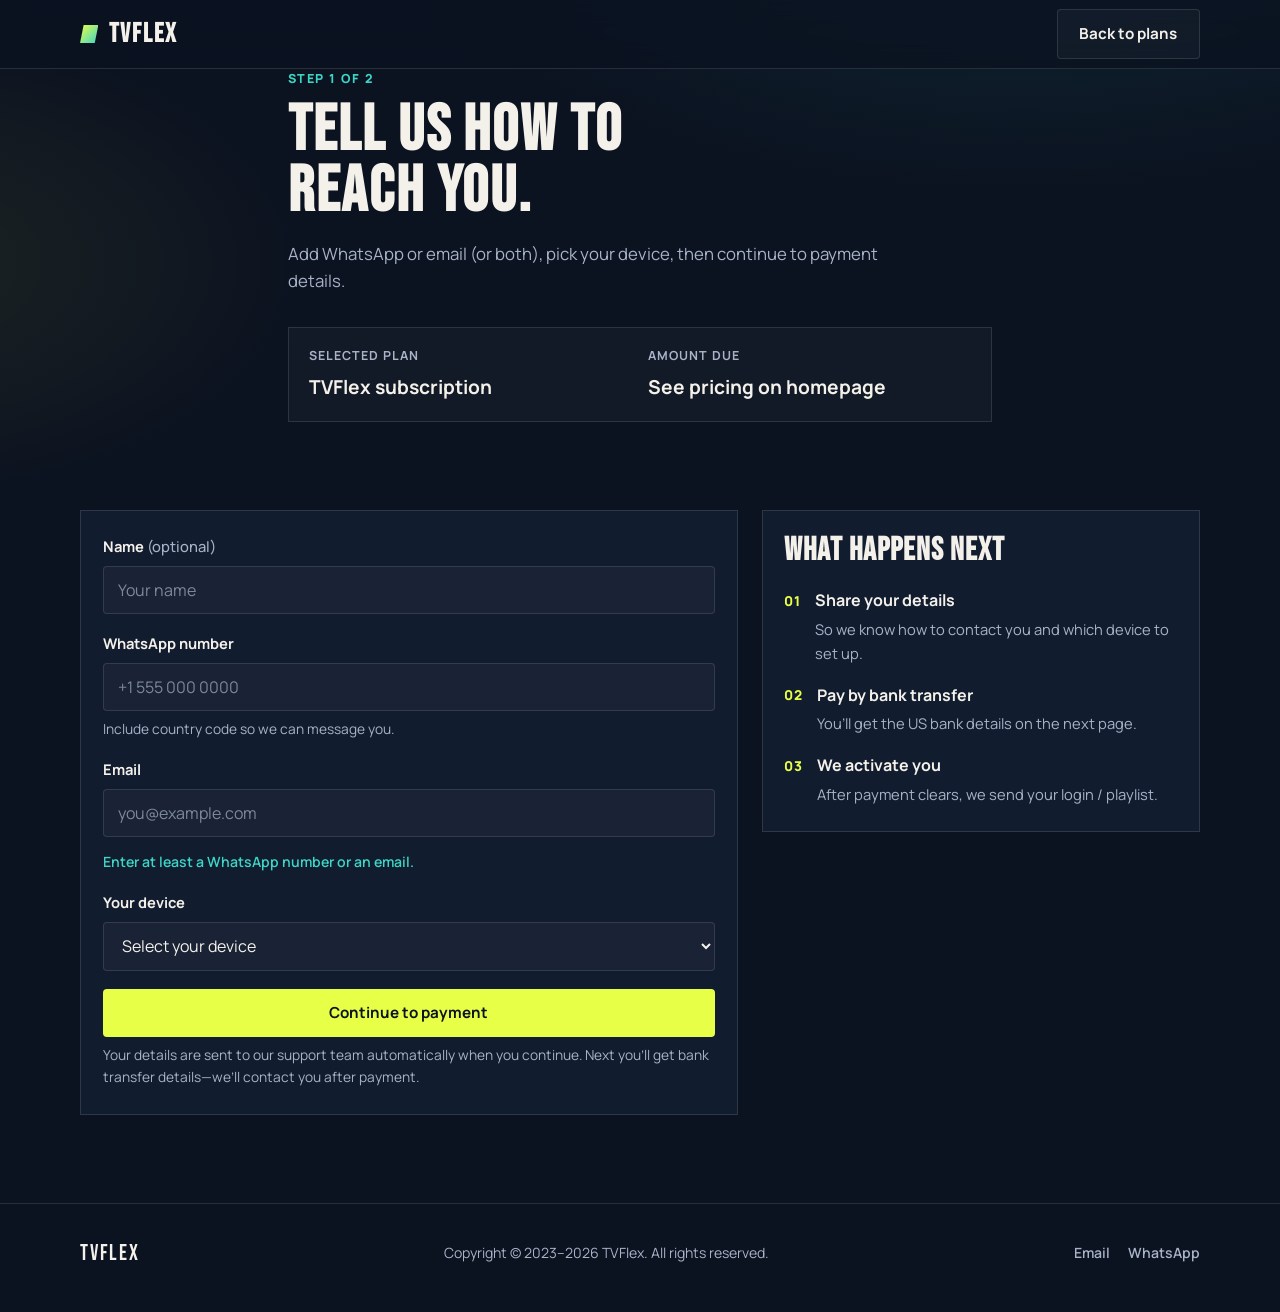
==== order.html @ 68b86347 "Add files via upload" ====
<!DOCTYPE html>
<html lang="en">
<head>
  <meta charset="UTF-8" />
  <meta name="viewport" content="width=device-width, initial-scale=1" />
  <title>Complete your order – TVFlex</title>
  <meta name="description" content="Enter your contact details and device so TVFlex can activate your subscription after payment." />
  <meta name="robots" content="noindex" />
  <link rel="preconnect" href="https://fonts.googleapis.com" />
  <link rel="preconnect" href="https://fonts.gstatic.com" crossorigin />
  <link href="https://fonts.googleapis.com/css2?family=Bebas+Neue&family=Manrope:wght@400;500;600;700;800&display=swap" rel="stylesheet" />
  <link rel="stylesheet" href="styles.css" />
</head>
<body class="order-page">
  <a class="skip-link" href="#order-form">Skip to order form</a>

  <header class="site-header">
    <div class="shell header-inner">
      <a class="logo" href="index.html" aria-label="TVFlex home">
        <span class="logo-mark" aria-hidden="true"></span>
        <span class="logo-text">TVFlex</span>
      </a>
      <a class="btn btn-ghost header-cta" href="index.html#pricing" style="display:inline-flex;margin-left:auto">Back to plans</a>
    </div>
  </header>

  <main>
    <section class="thanks-hero">
      <div class="shell thanks-hero-inner">
        <p class="thanks-kicker">Step 1 of 2</p>
        <h1>Tell us how to reach you.</h1>
        <p class="thanks-lede">
          Add WhatsApp or email (or both), pick your device, then continue to payment details.
        </p>
        <div class="order-summary" aria-live="polite">
          <div>
            <span class="order-label">Selected plan</span>
            <strong id="order-plan">TVFlex subscription</strong>
          </div>
          <div>
            <span class="order-label">Amount due</span>
            <strong id="order-price">See pricing</strong>
          </div>
        </div>
      </div>
    </section>

    <section class="section">
      <div class="shell order-layout">
        <form class="order-form" id="order-form" novalidate>
          <div class="form-group">
            <label for="customer-name">Name <span class="optional">(optional)</span></label>
            <input id="customer-name" name="name" type="text" autocomplete="name" placeholder="Your name" />
          </div>

          <div class="form-group">
            <label for="customer-whatsapp">WhatsApp number</label>
            <input
              id="customer-whatsapp"
              name="whatsapp"
              type="tel"
              autocomplete="tel"
              inputmode="tel"
              placeholder="+1 555 000 0000"
            />
            <p class="field-hint">Include country code so we can message you.</p>
          </div>

          <div class="form-group">
            <label for="customer-email">Email</label>
            <input
              id="customer-email"
              name="email"
              type="email"
              autocomplete="email"
              placeholder="you@example.com"
            />
          </div>

          <p class="form-requirement" id="contact-requirement" role="status">
            Enter at least a WhatsApp number or an email.
          </p>

          <div class="form-group">
            <label for="customer-device">Your device</label>
            <select id="customer-device" name="device" required>
              <option value="" disabled selected>Select your device</option>
              <option value="Smart TV">Smart TV</option>
              <option value="Android phone / box">Android phone / box</option>
              <option value="Amazon Fire Stick">Amazon Fire Stick</option>
              <option value="Apple TV / iOS">Apple TV / iOS</option>
              <option value="MAG box">MAG box</option>
              <option value="Kodi">Kodi</option>
              <option value="Windows / PC">Windows / PC</option>
              <option value="Other">Other</option>
            </select>
          </div>

          <div class="form-group" id="device-other-group" hidden>
            <label for="device-other">Describe your device</label>
            <input id="device-other" name="device_other" type="text" placeholder="e.g. Samsung Tizen TV" />
          </div>

          <p class="form-error" id="form-error" hidden></p>

          <button class="btn btn-primary order-submit" type="submit" id="order-submit">
            Continue to payment
          </button>
          <p class="form-footnote">
            Your details are sent to our support team automatically when you continue. Next you’ll get bank transfer details—we’ll contact you after payment.
          </p>
        </form>

        <aside class="order-aside">
          <div class="steps-panel">
            <h2>What happens next</h2>
            <ol class="thanks-steps">
              <li>
                <span>01</span>
                <div>
                  <strong>Share your details</strong>
                  <p>So we know how to contact you and which device to set up.</p>
                </div>
              </li>
              <li>
                <span>02</span>
                <div>
                  <strong>Pay by bank transfer</strong>
                  <p>You’ll get the US bank details on the next page.</p>
                </div>
              </li>
              <li>
                <span>03</span>
                <div>
                  <strong>We activate you</strong>
                  <p>After payment clears, we send your login / playlist.</p>
                </div>
              </li>
            </ol>
          </div>
        </aside>
      </div>
    </section>
  </main>

  <footer class="site-footer">
    <div class="shell footer-inner">
      <p class="footer-brand">TVFlex</p>
      <p class="footer-copy">Copyright © 2023–2026 TVFlex. All rights reserved.</p>
      <nav class="footer-nav" aria-label="Support">
        <a href="mailto:m3808206@gmail.com">Email</a>
        <a href="https://wa.me/+212629917205?text=Hi%20I%20would%20like%20to%20get%20this%20offer">WhatsApp</a>
      </nav>
    </div>
  </footer>

  <script src="script.js"></script>
</body>
</html>
---- styles.css ----
:root {
  --bg: #0b1220;
  --bg-elevated: #121c2f;
  --bg-soft: #152238;
  --ink: #f4f1ea;
  --ink-muted: #a8b3c7;
  --line: rgba(244, 241, 234, 0.12);
  --accent: #e8ff47;
  --accent-ink: #0b1220;
  --signal: #3dd6c6;
  --danger-soft: #ff6b4a;
  --radius: 4px;
  --shell: min(1120px, calc(100% - 2.5rem));
  --font-display: "Bebas Neue", Impact, sans-serif;
  --font-body: "Manrope", "Segoe UI", sans-serif;
  --shadow: 0 24px 60px rgba(0, 0, 0, 0.35);
}

*,
*::before,
*::after {
  box-sizing: border-box;
}

html {
  scroll-behavior: smooth;
}

body {
  margin: 0;
  font-family: var(--font-body);
  color: var(--ink);
  background:
    radial-gradient(1200px 600px at 80% -10%, rgba(61, 214, 198, 0.12), transparent 55%),
    radial-gradient(900px 500px at -10% 20%, rgba(232, 255, 71, 0.08), transparent 50%),
    var(--bg);
  line-height: 1.6;
  -webkit-font-smoothing: antialiased;
}

img {
  max-width: 100%;
  display: block;
}

a {
  color: inherit;
  text-decoration-thickness: 1px;
  text-underline-offset: 0.2em;
}

a:hover {
  color: var(--accent);
}

.shell {
  width: var(--shell);
  margin-inline: auto;
}

.skip-link {
  position: absolute;
  left: 1rem;
  top: -3rem;
  background: var(--accent);
  color: var(--accent-ink);
  padding: 0.6rem 1rem;
  z-index: 100;
}

.skip-link:focus {
  top: 1rem;
}

/* Header */
.site-header {
  position: sticky;
  top: 0;
  z-index: 50;
  backdrop-filter: blur(14px);
  background: rgba(11, 18, 32, 0.78);
  border-bottom: 1px solid var(--line);
}

.header-inner {
  display: flex;
  align-items: center;
  gap: 1.5rem;
  min-height: 4.25rem;
}

.logo {
  display: inline-flex;
  align-items: center;
  gap: 0.65rem;
  text-decoration: none;
  font-weight: 800;
  letter-spacing: 0.04em;
}

.logo:hover {
  color: var(--ink);
}

.logo-mark {
  width: 1.15rem;
  height: 1.15rem;
  background: linear-gradient(135deg, var(--accent), var(--signal));
  clip-path: polygon(20% 0, 100% 0, 80% 100%, 0 100%);
}

.logo-text {
  font-family: var(--font-display);
  font-size: 1.65rem;
  letter-spacing: 0.08em;
}

.nav {
  display: none;
  gap: 1.35rem;
  margin-left: auto;
}

.nav a {
  text-decoration: none;
  color: var(--ink-muted);
  font-size: 0.92rem;
  font-weight: 600;
}

.nav a:hover {
  color: var(--ink);
}

.header-cta {
  display: none;
  margin-left: 0.5rem;
}

.menu-toggle {
  margin-left: auto;
  width: 2.5rem;
  height: 2.5rem;
  border: 1px solid var(--line);
  background: transparent;
  display: grid;
  place-content: center;
  gap: 6px;
  cursor: pointer;
}

.menu-toggle span {
  display: block;
  width: 1.1rem;
  height: 2px;
  background: var(--ink);
}

.mobile-nav {
  display: grid;
  gap: 0.85rem;
  padding: 1rem 1.25rem 1.35rem;
  border-top: 1px solid var(--line);
  background: rgba(11, 18, 32, 0.96);
}

.mobile-nav a {
  text-decoration: none;
  font-weight: 600;
}

.mobile-nav[hidden] {
  display: none;
}

/* Buttons */
.btn {
  display: inline-flex;
  align-items: center;
  justify-content: center;
  gap: 0.4rem;
  min-height: 3rem;
  padding: 0.75rem 1.35rem;
  border-radius: var(--radius);
  border: 1px solid transparent;
  font-family: inherit;
  font-weight: 700;
  font-size: 0.95rem;
  text-decoration: none;
  cursor: pointer;
  transition: transform 0.2s ease, background 0.2s ease, border-color 0.2s ease, color 0.2s ease;
}

.btn:hover {
  transform: translateY(-1px);
  color: inherit;
}

.btn-primary {
  background: var(--accent);
  color: var(--accent-ink);
}

.btn-primary:hover {
  background: #f3ff7a;
  color: var(--accent-ink);
}

.btn-outline {
  border-color: rgba(244, 241, 234, 0.35);
  background: transparent;
  color: var(--ink);
}

.btn-outline:hover {
  border-color: var(--accent);
  color: var(--accent);
}

.btn-ghost {
  border-color: var(--line);
  background: rgba(255, 255, 255, 0.03);
  color: var(--ink);
}

/* Hero */
.hero {
  position: relative;
  min-height: min(100vh, 820px);
  display: grid;
  align-items: end;
  overflow: hidden;
  isolation: isolate;
}

.hero-media {
  position: absolute;
  inset: 0;
  z-index: -1;
  background:
    linear-gradient(180deg, rgba(11, 18, 32, 0.25) 0%, rgba(11, 18, 32, 0.88) 70%, var(--bg) 100%),
    url("https://images.unsplash.com/photo-1593784991095-a205069470b6?auto=format&fit=crop&w=1920&q=80")
      center / cover no-repeat;
}

.hero-grid {
  position: absolute;
  inset: 0;
  background-image:
    linear-gradient(rgba(244, 241, 234, 0.05) 1px, transparent 1px),
    linear-gradient(90deg, rgba(244, 241, 234, 0.05) 1px, transparent 1px);
  background-size: 56px 56px;
  mask-image: linear-gradient(180deg, rgba(0, 0, 0, 0.55), transparent 80%);
  animation: gridDrift 28s linear infinite;
}

.hero-glow {
  position: absolute;
  width: 42vw;
  height: 42vw;
  right: -8%;
  top: 8%;
  background: radial-gradient(circle, rgba(232, 255, 71, 0.22), transparent 65%);
  filter: blur(10px);
  animation: pulseGlow 6s ease-in-out infinite alternate;
}

.hero-scan {
  position: absolute;
  inset: 0;
  background: linear-gradient(
    180deg,
    transparent 0%,
    rgba(61, 214, 198, 0.08) 48%,
    transparent 52%,
    transparent 100%
  );
  background-size: 100% 220%;
  animation: scan 9s ease-in-out infinite;
  pointer-events: none;
}

.hero-content {
  padding: 7.5rem 0 4.5rem;
  max-width: 42rem;
  margin-left: max(calc((100% - var(--shell)) / 2), 1.25rem);
  margin-right: auto;
  animation: riseIn 0.9s ease both;
}

.brand-lockup {
  margin: 0 0 0.85rem;
  font-family: var(--font-display);
  font-size: clamp(3.4rem, 9vw, 6.5rem);
  line-height: 0.9;
  letter-spacing: 0.06em;
  color: var(--accent);
}

.brand-lockup-sm {
  font-size: clamp(2rem, 5vw, 3rem);
}

.hero h1 {
  margin: 0;
  font-family: var(--font-display);
  font-size: clamp(2.6rem, 7vw, 4.6rem);
  line-height: 0.95;
  letter-spacing: 0.03em;
  max-width: 12ch;
}

.hero-lede {
  margin: 1.25rem 0 0;
  color: var(--ink-muted);
  font-size: 1.08rem;
  max-width: 36rem;
}

.hero-actions {
  display: flex;
  flex-wrap: wrap;
  gap: 0.75rem;
  margin-top: 1.75rem;
}

/* Sections */
.section {
  padding: 5.5rem 0;
}

.section-alt {
  background: linear-gradient(180deg, rgba(18, 28, 47, 0.7), rgba(18, 28, 47, 0.35));
  border-block: 1px solid var(--line);
}

.section-head {
  text-align: center;
  max-width: 40rem;
  margin: 0 auto 2.75rem;
}

.section-head-left {
  text-align: left;
  margin-left: 0;
}

.section-head h2,
.cta-band h2,
.device-layout h2 {
  margin: 0;
  font-family: var(--font-display);
  font-size: clamp(2.2rem, 5vw, 3.4rem);
  letter-spacing: 0.03em;
  line-height: 1;
}

.section-head p,
.device-layout > div > .section-head p {
  margin: 1rem 0 0;
  color: var(--ink-muted);
}

.strip {
  padding: 1.5rem 0;
  border-block: 1px solid var(--line);
  background: rgba(21, 34, 56, 0.55);
}

.strip-grid {
  display: grid;
  grid-template-columns: repeat(2, minmax(0, 1fr));
  gap: 1rem;
}

.strip-grid p {
  margin: 0;
  color: var(--ink-muted);
  font-size: 0.95rem;
}

.strip-grid strong {
  display: block;
  color: var(--ink);
  font-size: 1.15rem;
}

.feature-grid {
  display: grid;
  gap: 1rem;
}

.feature {
  padding: 1.5rem 1.35rem;
  border: 1px solid var(--line);
  background: rgba(255, 255, 255, 0.02);
  transition: border-color 0.25s ease, transform 0.25s ease;
}

.feature:hover {
  border-color: rgba(232, 255, 71, 0.45);
  transform: translateY(-3px);
}

.feature-index {
  display: inline-block;
  margin-bottom: 0.85rem;
  color: var(--signal);
  font-weight: 800;
  letter-spacing: 0.08em;
  font-size: 0.8rem;
}

.feature h3 {
  margin: 0 0 0.55rem;
  font-size: 1.15rem;
}

.feature p {
  margin: 0;
  color: var(--ink-muted);
  font-size: 0.96rem;
}

/* Pricing */
.pricing-grid {
  display: grid;
  gap: 1rem;
}

.plan {
  position: relative;
  display: flex;
  flex-direction: column;
  padding: 1.6rem 1.4rem 1.4rem;
  border: 1px solid var(--line);
  background: var(--bg-elevated);
  min-height: 100%;
}

.plan-featured {
  border-color: rgba(232, 255, 71, 0.55);
  background:
    linear-gradient(180deg, rgba(232, 255, 71, 0.1), transparent 40%),
    var(--bg-elevated);
  box-shadow: var(--shadow);
}

.plan-badge {
  position: absolute;
  top: 0.9rem;
  right: 0.9rem;
  margin: 0;
  font-size: 0.72rem;
  font-weight: 800;
  letter-spacing: 0.08em;
  text-transform: uppercase;
  color: var(--accent-ink);
  background: var(--accent);
  padding: 0.28rem 0.5rem;
}

.plan h3 {
  margin: 0;
  font-size: 1.05rem;
  color: var(--ink-muted);
  font-weight: 700;
}

.price {
  margin: 0.7rem 0 0.35rem;
}

.price span {
  font-family: var(--font-display);
  font-size: 3.2rem;
  letter-spacing: 0.03em;
  line-height: 1;
}

.plan-note {
  margin: 0 0 0.75rem;
  color: var(--signal);
  font-weight: 700;
  font-size: 0.9rem;
}

.plan ul {
  margin: 0.75rem 0 1.35rem;
  padding: 0;
  list-style: none;
  flex: 1;
}

.plan li {
  position: relative;
  padding: 0.45rem 0 0.45rem 1.15rem;
  color: var(--ink-muted);
  border-top: 1px solid var(--line);
  font-size: 0.93rem;
}

.plan li::before {
  content: "";
  position: absolute;
  left: 0;
  top: 0.9rem;
  width: 0.45rem;
  height: 0.45rem;
  background: var(--accent);
}

.plan-cta {
  width: 100%;
}

.pricing-links {
  display: flex;
  flex-wrap: wrap;
  gap: 1rem 1.5rem;
  justify-content: center;
  margin-top: 2rem;
}

.pricing-links a {
  color: var(--ink-muted);
  font-weight: 600;
  font-size: 0.92rem;
}

/* Devices */
.device-layout {
  display: grid;
  gap: 2rem;
}

.device-list {
  margin: 0 0 1.5rem;
  padding: 0;
  list-style: none;
}

.device-list li {
  padding: 0.85rem 0;
  border-bottom: 1px solid var(--line);
  font-weight: 600;
}

.device-panel {
  display: grid;
  gap: 0.85rem;
}

.device-stat {
  padding: 1.35rem 1.25rem;
  background: var(--bg-soft);
  border-left: 3px solid var(--accent);
}

.device-stat strong {
  display: block;
  font-family: var(--font-display);
  font-size: 2.4rem;
  letter-spacing: 0.04em;
  line-height: 1;
}

.device-stat span {
  color: var(--ink-muted);
  font-size: 0.92rem;
}

/* Coverage */
.coverage-tags {
  display: flex;
  flex-wrap: wrap;
  justify-content: center;
  gap: 0.65rem;
}

.coverage-tags span {
  padding: 0.55rem 0.9rem;
  border: 1px solid var(--line);
  color: var(--ink-muted);
  font-size: 0.85rem;
  font-weight: 700;
  letter-spacing: 0.06em;
  text-transform: uppercase;
}

/* Quotes — not card-heavy; flat bordered blocks */
.quote-grid {
  display: grid;
  gap: 1rem;
}

.quote-grid blockquote {
  margin: 0;
  padding: 1.5rem 1.35rem;
  border-top: 2px solid var(--accent);
  background: rgba(255, 255, 255, 0.02);
}

.quote-grid p {
  margin: 0 0 1.1rem;
  font-size: 1.05rem;
}

.quote-grid footer {
  color: var(--ink-muted);
  font-size: 0.88rem;
  font-weight: 700;
}

/* FAQ */
.faq details {
  border-bottom: 1px solid var(--line);
  padding: 1rem 0;
}

.faq summary {
  cursor: pointer;
  font-weight: 700;
  list-style: none;
}

.faq summary::-webkit-details-marker {
  display: none;
}

.faq summary::after {
  content: "+";
  float: right;
  color: var(--accent);
  font-weight: 800;
}

.faq details[open] summary::after {
  content: "–";
}

.faq details p {
  margin: 0.75rem 0 0.25rem;
  color: var(--ink-muted);
  max-width: 42rem;
}

/* CTA band */
.cta-band {
  padding: 4.5rem 0;
  background:
    linear-gradient(120deg, rgba(232, 255, 71, 0.12), transparent 45%),
    var(--bg-elevated);
  border-top: 1px solid var(--line);
}

.cta-band-inner {
  display: grid;
  gap: 1.5rem;
}

.cta-band p:not(.brand-lockup) {
  margin: 0.75rem 0 0;
  color: var(--ink-muted);
  max-width: 34rem;
}

.cta-band-actions {
  display: flex;
  flex-wrap: wrap;
  gap: 0.75rem;
  align-items: start;
}

/* Footer */
.site-footer {
  padding: 2rem 0 2.5rem;
  border-top: 1px solid var(--line);
}

.footer-inner {
  display: grid;
  gap: 0.85rem;
}

.footer-brand {
  margin: 0;
  font-family: var(--font-display);
  letter-spacing: 0.08em;
  font-size: 1.4rem;
}

.footer-copy {
  margin: 0;
  color: var(--ink-muted);
  font-size: 0.88rem;
}

.footer-nav {
  display: flex;
  flex-wrap: wrap;
  gap: 0.85rem 1.15rem;
}

.footer-nav a {
  color: var(--ink-muted);
  text-decoration: none;
  font-size: 0.88rem;
  font-weight: 600;
}

.footer-nav a:hover {
  color: var(--accent);
}

/* Motion */
@keyframes riseIn {
  from {
    opacity: 0;
    transform: translateY(18px);
  }
  to {
    opacity: 1;
    transform: translateY(0);
  }
}

@keyframes gridDrift {
  from {
    transform: translateY(0);
  }
  to {
    transform: translateY(56px);
  }
}

@keyframes pulseGlow {
  from {
    opacity: 0.55;
    transform: scale(0.95);
  }
  to {
    opacity: 1;
    transform: scale(1.05);
  }
}

@keyframes scan {
  0%,
  100% {
    background-position: 0 -40%;
  }
  50% {
    background-position: 0 140%;
  }
}

@media (prefers-reduced-motion: reduce) {
  html {
    scroll-behavior: auto;
  }

  .hero-grid,
  .hero-glow,
  .hero-scan,
  .hero-content,
  .btn,
  .feature {
    animation: none !important;
    transition: none !important;
  }
}

@media (min-width: 720px) {
  .strip-grid {
    grid-template-columns: repeat(4, minmax(0, 1fr));
  }

  .feature-grid {
    grid-template-columns: repeat(2, minmax(0, 1fr));
  }

  .pricing-grid {
    grid-template-columns: repeat(2, minmax(0, 1fr));
  }

  .quote-grid {
    grid-template-columns: repeat(3, minmax(0, 1fr));
  }

  .device-layout {
    grid-template-columns: 1.2fr 0.8fr;
    align-items: center;
    gap: 3rem;
  }

  .cta-band-inner {
    grid-template-columns: 1.3fr 0.7fr;
    align-items: end;
  }

  .footer-inner {
    grid-template-columns: auto 1fr auto;
    align-items: center;
  }

  .footer-copy {
    justify-self: center;
  }
}

@media (min-width: 980px) {
  .nav,
  .header-cta {
    display: flex;
  }

  .menu-toggle {
    display: none;
  }

  .feature-grid {
    grid-template-columns: repeat(3, minmax(0, 1fr));
  }

  .pricing-grid {
    grid-template-columns: repeat(4, minmax(0, 1fr));
    align-items: stretch;
  }

  .plan-featured {
    transform: translateY(-8px);
  }
}

/* Thank you page */
.thank-you-page .thanks-hero {
  padding: 4.5rem 0 2rem;
  border-bottom: 1px solid var(--line);
  background:
    radial-gradient(700px 320px at 10% 0%, rgba(232, 255, 71, 0.12), transparent 60%),
    radial-gradient(600px 280px at 90% 20%, rgba(61, 214, 198, 0.1), transparent 55%);
}

.thanks-hero-inner {
  max-width: 44rem;
  animation: riseIn 0.8s ease both;
}

.thanks-kicker {
  margin: 0 0 0.75rem;
  color: var(--signal);
  font-weight: 800;
  letter-spacing: 0.12em;
  text-transform: uppercase;
  font-size: 0.78rem;
}

.thanks-hero h1 {
  margin: 0;
  font-family: var(--font-display);
  font-size: clamp(2.4rem, 6vw, 4rem);
  letter-spacing: 0.03em;
  line-height: 0.95;
  max-width: 14ch;
}

.thanks-lede {
  margin: 1.15rem 0 0;
  color: var(--ink-muted);
  font-size: 1.05rem;
  max-width: 38rem;
}

.order-summary {
  display: grid;
  grid-template-columns: repeat(2, minmax(0, 1fr));
  gap: 1rem;
  margin-top: 2rem;
  padding: 1.15rem 1.25rem;
  border: 1px solid var(--line);
  background: rgba(255, 255, 255, 0.03);
}

.order-label {
  display: block;
  color: var(--ink-muted);
  font-size: 0.78rem;
  font-weight: 700;
  letter-spacing: 0.08em;
  text-transform: uppercase;
  margin-bottom: 0.35rem;
}

.order-summary strong {
  font-size: 1.2rem;
}

.thanks-layout {
  display: grid;
  gap: 1.25rem;
}

.pay-panel,
.steps-panel,
.contact-panel {
  border: 1px solid var(--line);
  background: var(--bg-elevated);
  padding: 1.5rem 1.35rem;
}

.pay-panel-head h2,
.steps-panel h2,
.contact-panel h2 {
  margin: 0;
  font-family: var(--font-display);
  font-size: 2rem;
  letter-spacing: 0.03em;
  line-height: 1;
}

.pay-panel-head p,
.contact-panel > p {
  margin: 0.75rem 0 0;
  color: var(--ink-muted);
}

.bank-fields {
  list-style: none;
  margin: 1.5rem 0 1.25rem;
  padding: 0;
}

.bank-fields li {
  display: flex;
  align-items: center;
  justify-content: space-between;
  gap: 1rem;
  padding: 1rem 0;
  border-top: 1px solid var(--line);
}

.bank-fields li:last-child {
  border-bottom: 1px solid var(--line);
}

.field-label {
  display: block;
  color: var(--ink-muted);
  font-size: 0.75rem;
  font-weight: 700;
  letter-spacing: 0.08em;
  text-transform: uppercase;
  margin-bottom: 0.25rem;
}

.field-value {
  font-family: ui-monospace, "Cascadia Code", "Segoe UI Mono", Menlo, monospace;
  font-size: 1.05rem;
  font-weight: 700;
  letter-spacing: 0.02em;
  word-break: break-all;
}

.copy-btn {
  flex-shrink: 0;
  min-height: 2.35rem;
  padding: 0.45rem 0.85rem;
  border: 1px solid var(--line);
  border-radius: var(--radius);
  background: transparent;
  color: var(--ink);
  font-family: inherit;
  font-weight: 700;
  font-size: 0.82rem;
  cursor: pointer;
  transition: border-color 0.2s ease, color 0.2s ease, background 0.2s ease;
}

.copy-btn:hover,
.copy-btn.is-copied {
  border-color: var(--accent);
  color: var(--accent);
}

.copy-all-btn {
  width: 100%;
}

.pay-note {
  margin-top: 1.25rem;
  padding: 1rem 1.05rem;
  border-left: 3px solid var(--accent);
  background: rgba(232, 255, 71, 0.06);
}

.pay-note p {
  margin: 0;
  color: var(--ink-muted);
  font-size: 0.95rem;
}

.thanks-side {
  display: grid;
  gap: 1.25rem;
}

.thanks-steps {
  list-style: none;
  margin: 1.35rem 0 0;
  padding: 0;
  display: grid;
  gap: 1.1rem;
}

.thanks-steps li {
  display: grid;
  grid-template-columns: auto 1fr;
  gap: 0.9rem;
  align-items: start;
}

.thanks-steps span {
  color: var(--accent);
  font-weight: 800;
  letter-spacing: 0.06em;
  font-size: 0.85rem;
  padding-top: 0.15rem;
}

.thanks-steps strong {
  display: block;
  margin-bottom: 0.25rem;
}

.thanks-steps p {
  margin: 0;
  color: var(--ink-muted);
  font-size: 0.92rem;
}

.contact-actions {
  display: grid;
  gap: 0.75rem;
  margin-top: 1.25rem;
}

.contact-meta {
  margin: 1.15rem 0 0;
  color: var(--ink-muted);
  font-size: 0.9rem;
  line-height: 1.7;
}

.toast {
  position: fixed;
  left: 50%;
  bottom: 1.5rem;
  transform: translateX(-50%);
  z-index: 80;
  padding: 0.7rem 1.1rem;
  background: var(--accent);
  color: var(--accent-ink);
  font-weight: 800;
  border-radius: var(--radius);
  box-shadow: var(--shadow);
}

.toast[hidden] {
  display: none;
}

@media (min-width: 900px) {
  .thanks-layout {
    grid-template-columns: 1.25fr 0.85fr;
    align-items: start;
    gap: 1.5rem;
  }

  .contact-actions {
    grid-template-columns: 1fr 1fr;
  }
}

.order-summary-wide {
  grid-template-columns: repeat(2, minmax(0, 1fr));
}

@media (min-width: 720px) {
  .order-summary-wide {
    grid-template-columns: repeat(4, minmax(0, 1fr));
  }
}

/* Order form page */
.order-layout {
  display: grid;
  gap: 1.25rem;
}

.order-form {
  border: 1px solid var(--line);
  background: var(--bg-elevated);
  padding: 1.5rem 1.35rem 1.6rem;
}

.form-group {
  margin-bottom: 1.15rem;
}

.form-group label {
  display: block;
  margin-bottom: 0.45rem;
  font-weight: 700;
  font-size: 0.92rem;
}

.optional {
  color: var(--ink-muted);
  font-weight: 500;
}

.form-group input,
.form-group select {
  width: 100%;
  min-height: 3rem;
  padding: 0.7rem 0.9rem;
  border: 1px solid var(--line);
  border-radius: var(--radius);
  background: rgba(255, 255, 255, 0.03);
  color: var(--ink);
  font-family: inherit;
  font-size: 1rem;
}

.form-group select {
  cursor: pointer;
}

.form-group select option {
  color: #0b1220;
}

.form-group input::placeholder {
  color: rgba(168, 179, 199, 0.7);
}

.form-group input:focus,
.form-group select:focus {
  outline: 2px solid rgba(232, 255, 71, 0.45);
  outline-offset: 1px;
  border-color: rgba(232, 255, 71, 0.55);
}

.field-hint,
.form-footnote {
  margin: 0.45rem 0 0;
  color: var(--ink-muted);
  font-size: 0.86rem;
}

.form-requirement {
  margin: -0.25rem 0 1.1rem;
  color: var(--signal);
  font-size: 0.88rem;
  font-weight: 600;
}

.form-error {
  margin: 0 0 1rem;
  padding: 0.75rem 0.9rem;
  border-left: 3px solid var(--danger-soft);
  background: rgba(255, 107, 74, 0.1);
  color: #ffb5a3;
  font-size: 0.92rem;
  font-weight: 600;
}

.order-submit {
  width: 100%;
}

.order-submit[disabled] {
  opacity: 0.65;
  cursor: wait;
  transform: none;
}

.order-aside {
  display: grid;
  gap: 1.25rem;
}

@media (min-width: 900px) {
  .order-layout {
    grid-template-columns: 1.2fr 0.8fr;
    align-items: start;
    gap: 1.5rem;
  }
}
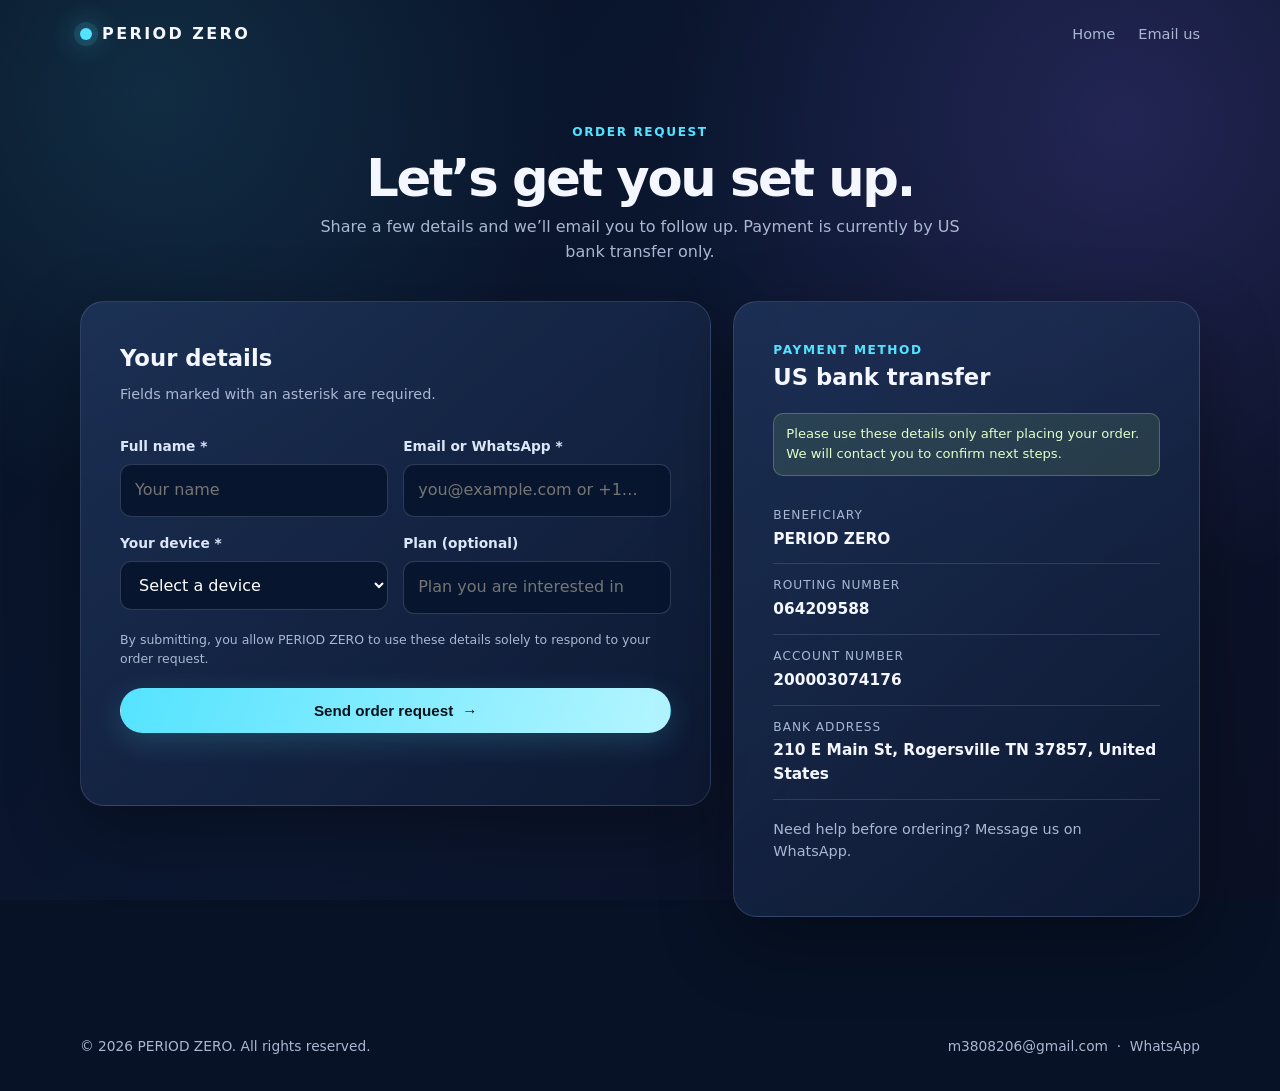
==== commit d149b840: "Add files via upload" ====
--- a/order.html
+++ b/order.html
@@ -1,159 +1,5 @@
-<!DOCTYPE html>
-<html lang="en">
-<head>
-  <meta charset="UTF-8" />
-  <meta name="viewport" content="width=device-width, initial-scale=1" />
-  <title>Complete your order – TVFlex</title>
-  <meta name="description" content="Enter your contact details and device so TVFlex can activate your subscription after payment." />
-  <meta name="robots" content="noindex" />
-  <link rel="preconnect" href="https://fonts.googleapis.com" />
-  <link rel="preconnect" href="https://fonts.gstatic.com" crossorigin />
-  <link href="https://fonts.googleapis.com/css2?family=Bebas+Neue&family=Manrope:wght@400;500;600;700;800&display=swap" rel="stylesheet" />
-  <link rel="stylesheet" href="styles.css" />
-</head>
-<body class="order-page">
-  <a class="skip-link" href="#order-form">Skip to order form</a>
-
-  <header class="site-header">
-    <div class="shell header-inner">
-      <a class="logo" href="index.html" aria-label="TVFlex home">
-        <span class="logo-mark" aria-hidden="true"></span>
-        <span class="logo-text">TVFlex</span>
-      </a>
-      <a class="btn btn-ghost header-cta" href="index.html#pricing" style="display:inline-flex;margin-left:auto">Back to plans</a>
-    </div>
-  </header>
-
-  <main>
-    <section class="thanks-hero">
-      <div class="shell thanks-hero-inner">
-        <p class="thanks-kicker">Step 1 of 2</p>
-        <h1>Tell us how to reach you.</h1>
-        <p class="thanks-lede">
-          Add WhatsApp or email (or both), pick your device, then continue to payment details.
-        </p>
-        <div class="order-summary" aria-live="polite">
-          <div>
-            <span class="order-label">Selected plan</span>
-            <strong id="order-plan">TVFlex subscription</strong>
-          </div>
-          <div>
-            <span class="order-label">Amount due</span>
-            <strong id="order-price">See pricing</strong>
-          </div>
-        </div>
-      </div>
-    </section>
-
-    <section class="section">
-      <div class="shell order-layout">
-        <form class="order-form" id="order-form" novalidate>
-          <div class="form-group">
-            <label for="customer-name">Name <span class="optional">(optional)</span></label>
-            <input id="customer-name" name="name" type="text" autocomplete="name" placeholder="Your name" />
-          </div>
-
-          <div class="form-group">
-            <label for="customer-whatsapp">WhatsApp number</label>
-            <input
-              id="customer-whatsapp"
-              name="whatsapp"
-              type="tel"
-              autocomplete="tel"
-              inputmode="tel"
-              placeholder="+1 555 000 0000"
-            />
-            <p class="field-hint">Include country code so we can message you.</p>
-          </div>
-
-          <div class="form-group">
-            <label for="customer-email">Email</label>
-            <input
-              id="customer-email"
-              name="email"
-              type="email"
-              autocomplete="email"
-              placeholder="you@example.com"
-            />
-          </div>
-
-          <p class="form-requirement" id="contact-requirement" role="status">
-            Enter at least a WhatsApp number or an email.
-          </p>
-
-          <div class="form-group">
-            <label for="customer-device">Your device</label>
-            <select id="customer-device" name="device" required>
-              <option value="" disabled selected>Select your device</option>
-              <option value="Smart TV">Smart TV</option>
-              <option value="Android phone / box">Android phone / box</option>
-              <option value="Amazon Fire Stick">Amazon Fire Stick</option>
-              <option value="Apple TV / iOS">Apple TV / iOS</option>
-              <option value="MAG box">MAG box</option>
-              <option value="Kodi">Kodi</option>
-              <option value="Windows / PC">Windows / PC</option>
-              <option value="Other">Other</option>
-            </select>
-          </div>
-
-          <div class="form-group" id="device-other-group" hidden>
-            <label for="device-other">Describe your device</label>
-            <input id="device-other" name="device_other" type="text" placeholder="e.g. Samsung Tizen TV" />
-          </div>
-
-          <p class="form-error" id="form-error" hidden></p>
-
-          <button class="btn btn-primary order-submit" type="submit" id="order-submit">
-            Continue to payment
-          </button>
-          <p class="form-footnote">
-            Your details are sent to our support team automatically when you continue. Next you’ll get bank transfer details—we’ll contact you after payment.
-          </p>
-        </form>
-
-        <aside class="order-aside">
-          <div class="steps-panel">
-            <h2>What happens next</h2>
-            <ol class="thanks-steps">
-              <li>
-                <span>01</span>
-                <div>
-                  <strong>Share your details</strong>
-                  <p>So we know how to contact you and which device to set up.</p>
-                </div>
-              </li>
-              <li>
-                <span>02</span>
-                <div>
-                  <strong>Pay by bank transfer</strong>
-                  <p>You’ll get the US bank details on the next page.</p>
-                </div>
-              </li>
-              <li>
-                <span>03</span>
-                <div>
-                  <strong>We activate you</strong>
-                  <p>After payment clears, we send your login / playlist.</p>
-                </div>
-              </li>
-            </ol>
-          </div>
-        </aside>
-      </div>
-    </section>
-  </main>
-
-  <footer class="site-footer">
-    <div class="shell footer-inner">
-      <p class="footer-brand">TVFlex</p>
-      <p class="footer-copy">Copyright © 2023–2026 TVFlex. All rights reserved.</p>
-      <nav class="footer-nav" aria-label="Support">
-        <a href="mailto:m3808206@gmail.com">Email</a>
-        <a href="https://wa.me/+212629917205?text=Hi%20I%20would%20like%20to%20get%20this%20offer">WhatsApp</a>
-      </nav>
-    </div>
-  </footer>
-
-  <script src="script.js"></script>
-</body>
-</html>
+<!doctype html><html lang="en"><head><meta charset="utf-8"><meta name="viewport" content="width=device-width,initial-scale=1"><meta name="description" content="Submit an order request to PERIOD ZERO."><title>Order | PERIOD ZERO</title><link rel="stylesheet" href="/styles.css"></head><body>
+<header class="site-header"><nav class="shell nav"><a class="brand" href="/">PERIOD ZERO</a><div class="nav-links"><a href="/">Home</a><a href="mailto:m3808206@gmail.com">Email us</a></div></nav></header>
+<main class="page-main"><div class="shell"><div class="page-intro"><div class="eyebrow">Order request</div><h1 class="page-title">Let’s get you set up.</h1><p>Share a few details and we’ll email you to follow up. Payment is currently by US bank transfer only.</p></div><div class="order-grid"><section class="form-card"><h2>Your details</h2><p>Fields marked with an asterisk are required.</p><form id="order-form" novalidate><div class="form-row"><div class="field"><label for="name">Full name *</label><input id="name" name="name" autocomplete="name" required maxlength="80" placeholder="Your name"></div><div class="field"><label for="contact">Email or WhatsApp *</label><input id="contact" name="contact" autocomplete="email" required maxlength="120" placeholder="you@example.com or +1…"></div></div><div class="form-row"><div class="field"><label for="device">Your device *</label><select id="device" name="device" required><option value="" selected disabled>Select a device</option><option>Smart TV</option><option>Android TV / TV box</option><option>Fire TV Stick</option><option>Phone or tablet</option><option>Computer</option><option>Other device</option></select></div><div class="field"><label for="plan">Plan (optional)</label><input id="plan" name="plan" maxlength="80" placeholder="Plan you are interested in"></div></div><div class="visually-hidden"><label for="website">Website</label><input id="website" name="website" tabindex="-1" autocomplete="off"></div><p class="hint">By submitting, you allow PERIOD ZERO to use these details solely to respond to your order request.</p><button class="button primary submit" id="submit-button" type="submit">Send order request <span>→</span></button><p class="status" id="form-status" role="status" aria-live="polite"></p></form></section><aside class="bank-card"><div class="eyebrow">Payment method</div><h2>US bank transfer</h2><div class="bank-banner">Please use these details only after placing your order. We will contact you to confirm next steps.</div><ul class="bank-list"><li><span>Beneficiary</span><strong>PERIOD ZERO</strong></li><li><span>Routing number</span><strong>064209588</strong></li><li><span>Account number</span><strong>200003074176</strong></li><li><span>Bank address</span><strong>210 E Main St, Rogersville TN 37857, United States</strong></li></ul><p class="bank-note">Need help before ordering? <a href="https://wa.me/212629917205?text=Hello%20PERIOD%20ZERO%2C%20I%20need%20help%20with%20my%20order." target="_blank" rel="noopener">Message us on WhatsApp</a>.</p></aside></div></div></main>
+<footer class="site-footer"><div class="shell footer-row"><span>© 2026 PERIOD ZERO. All rights reserved.</span><span><a href="mailto:m3808206@gmail.com">m3808206@gmail.com</a> &nbsp;·&nbsp; <a href="https://wa.me/212629917205" target="_blank" rel="noopener">WhatsApp</a></span></div></footer><script src="/order.js"></script>
+</body></html>
--- a/styles.css
+++ b/styles.css
@@ -1,1200 +1,49 @@
-:root {
-  --bg: #0b1220;
-  --bg-elevated: #121c2f;
-  --bg-soft: #152238;
-  --ink: #f4f1ea;
-  --ink-muted: #a8b3c7;
-  --line: rgba(244, 241, 234, 0.12);
-  --accent: #e8ff47;
-  --accent-ink: #0b1220;
-  --signal: #3dd6c6;
-  --danger-soft: #ff6b4a;
-  --radius: 4px;
-  --shell: min(1120px, calc(100% - 2.5rem));
-  --font-display: "Bebas Neue", Impact, sans-serif;
-  --font-body: "Manrope", "Segoe UI", sans-serif;
-  --shadow: 0 24px 60px rgba(0, 0, 0, 0.35);
-}
-
-*,
-*::before,
-*::after {
-  box-sizing: border-box;
-}
-
-html {
-  scroll-behavior: smooth;
-}
-
-body {
-  margin: 0;
-  font-family: var(--font-body);
-  color: var(--ink);
-  background:
-    radial-gradient(1200px 600px at 80% -10%, rgba(61, 214, 198, 0.12), transparent 55%),
-    radial-gradient(900px 500px at -10% 20%, rgba(232, 255, 71, 0.08), transparent 50%),
-    var(--bg);
-  line-height: 1.6;
-  -webkit-font-smoothing: antialiased;
-}
-
-img {
-  max-width: 100%;
-  display: block;
-}
-
-a {
-  color: inherit;
-  text-decoration-thickness: 1px;
-  text-underline-offset: 0.2em;
-}
-
-a:hover {
-  color: var(--accent);
-}
-
-.shell {
-  width: var(--shell);
-  margin-inline: auto;
-}
-
-.skip-link {
-  position: absolute;
-  left: 1rem;
-  top: -3rem;
-  background: var(--accent);
-  color: var(--accent-ink);
-  padding: 0.6rem 1rem;
-  z-index: 100;
-}
-
-.skip-link:focus {
-  top: 1rem;
-}
-
-/* Header */
-.site-header {
-  position: sticky;
-  top: 0;
-  z-index: 50;
-  backdrop-filter: blur(14px);
-  background: rgba(11, 18, 32, 0.78);
-  border-bottom: 1px solid var(--line);
-}
-
-.header-inner {
-  display: flex;
-  align-items: center;
-  gap: 1.5rem;
-  min-height: 4.25rem;
-}
-
-.logo {
-  display: inline-flex;
-  align-items: center;
-  gap: 0.65rem;
-  text-decoration: none;
-  font-weight: 800;
-  letter-spacing: 0.04em;
-}
-
-.logo:hover {
-  color: var(--ink);
-}
-
-.logo-mark {
-  width: 1.15rem;
-  height: 1.15rem;
-  background: linear-gradient(135deg, var(--accent), var(--signal));
-  clip-path: polygon(20% 0, 100% 0, 80% 100%, 0 100%);
-}
-
-.logo-text {
-  font-family: var(--font-display);
-  font-size: 1.65rem;
-  letter-spacing: 0.08em;
-}
-
-.nav {
-  display: none;
-  gap: 1.35rem;
-  margin-left: auto;
-}
-
-.nav a {
-  text-decoration: none;
-  color: var(--ink-muted);
-  font-size: 0.92rem;
-  font-weight: 600;
-}
-
-.nav a:hover {
-  color: var(--ink);
-}
-
-.header-cta {
-  display: none;
-  margin-left: 0.5rem;
-}
-
-.menu-toggle {
-  margin-left: auto;
-  width: 2.5rem;
-  height: 2.5rem;
-  border: 1px solid var(--line);
-  background: transparent;
-  display: grid;
-  place-content: center;
-  gap: 6px;
-  cursor: pointer;
-}
-
-.menu-toggle span {
-  display: block;
-  width: 1.1rem;
-  height: 2px;
-  background: var(--ink);
-}
-
-.mobile-nav {
-  display: grid;
-  gap: 0.85rem;
-  padding: 1rem 1.25rem 1.35rem;
-  border-top: 1px solid var(--line);
-  background: rgba(11, 18, 32, 0.96);
-}
-
-.mobile-nav a {
-  text-decoration: none;
-  font-weight: 600;
-}
-
-.mobile-nav[hidden] {
-  display: none;
-}
-
-/* Buttons */
-.btn {
-  display: inline-flex;
-  align-items: center;
-  justify-content: center;
-  gap: 0.4rem;
-  min-height: 3rem;
-  padding: 0.75rem 1.35rem;
-  border-radius: var(--radius);
-  border: 1px solid transparent;
-  font-family: inherit;
-  font-weight: 700;
-  font-size: 0.95rem;
-  text-decoration: none;
-  cursor: pointer;
-  transition: transform 0.2s ease, background 0.2s ease, border-color 0.2s ease, color 0.2s ease;
-}
-
-.btn:hover {
-  transform: translateY(-1px);
-  color: inherit;
-}
-
-.btn-primary {
-  background: var(--accent);
-  color: var(--accent-ink);
-}
-
-.btn-primary:hover {
-  background: #f3ff7a;
-  color: var(--accent-ink);
-}
-
-.btn-outline {
-  border-color: rgba(244, 241, 234, 0.35);
-  background: transparent;
-  color: var(--ink);
-}
-
-.btn-outline:hover {
-  border-color: var(--accent);
-  color: var(--accent);
-}
-
-.btn-ghost {
-  border-color: var(--line);
-  background: rgba(255, 255, 255, 0.03);
-  color: var(--ink);
-}
-
-/* Hero */
-.hero {
-  position: relative;
-  min-height: min(100vh, 820px);
-  display: grid;
-  align-items: end;
-  overflow: hidden;
-  isolation: isolate;
-}
-
-.hero-media {
-  position: absolute;
-  inset: 0;
-  z-index: -1;
-  background:
-    linear-gradient(180deg, rgba(11, 18, 32, 0.25) 0%, rgba(11, 18, 32, 0.88) 70%, var(--bg) 100%),
-    url("https://images.unsplash.com/photo-1593784991095-a205069470b6?auto=format&fit=crop&w=1920&q=80")
-      center / cover no-repeat;
-}
-
-.hero-grid {
-  position: absolute;
-  inset: 0;
-  background-image:
-    linear-gradient(rgba(244, 241, 234, 0.05) 1px, transparent 1px),
-    linear-gradient(90deg, rgba(244, 241, 234, 0.05) 1px, transparent 1px);
-  background-size: 56px 56px;
-  mask-image: linear-gradient(180deg, rgba(0, 0, 0, 0.55), transparent 80%);
-  animation: gridDrift 28s linear infinite;
-}
-
-.hero-glow {
-  position: absolute;
-  width: 42vw;
-  height: 42vw;
-  right: -8%;
-  top: 8%;
-  background: radial-gradient(circle, rgba(232, 255, 71, 0.22), transparent 65%);
-  filter: blur(10px);
-  animation: pulseGlow 6s ease-in-out infinite alternate;
-}
-
-.hero-scan {
-  position: absolute;
-  inset: 0;
-  background: linear-gradient(
-    180deg,
-    transparent 0%,
-    rgba(61, 214, 198, 0.08) 48%,
-    transparent 52%,
-    transparent 100%
-  );
-  background-size: 100% 220%;
-  animation: scan 9s ease-in-out infinite;
-  pointer-events: none;
-}
-
-.hero-content {
-  padding: 7.5rem 0 4.5rem;
-  max-width: 42rem;
-  margin-left: max(calc((100% - var(--shell)) / 2), 1.25rem);
-  margin-right: auto;
-  animation: riseIn 0.9s ease both;
-}
-
-.brand-lockup {
-  margin: 0 0 0.85rem;
-  font-family: var(--font-display);
-  font-size: clamp(3.4rem, 9vw, 6.5rem);
-  line-height: 0.9;
-  letter-spacing: 0.06em;
-  color: var(--accent);
-}
-
-.brand-lockup-sm {
-  font-size: clamp(2rem, 5vw, 3rem);
-}
-
-.hero h1 {
-  margin: 0;
-  font-family: var(--font-display);
-  font-size: clamp(2.6rem, 7vw, 4.6rem);
-  line-height: 0.95;
-  letter-spacing: 0.03em;
-  max-width: 12ch;
-}
-
-.hero-lede {
-  margin: 1.25rem 0 0;
-  color: var(--ink-muted);
-  font-size: 1.08rem;
-  max-width: 36rem;
-}
-
-.hero-actions {
-  display: flex;
-  flex-wrap: wrap;
-  gap: 0.75rem;
-  margin-top: 1.75rem;
-}
-
-/* Sections */
-.section {
-  padding: 5.5rem 0;
-}
-
-.section-alt {
-  background: linear-gradient(180deg, rgba(18, 28, 47, 0.7), rgba(18, 28, 47, 0.35));
-  border-block: 1px solid var(--line);
-}
-
-.section-head {
-  text-align: center;
-  max-width: 40rem;
-  margin: 0 auto 2.75rem;
-}
-
-.section-head-left {
-  text-align: left;
-  margin-left: 0;
-}
-
-.section-head h2,
-.cta-band h2,
-.device-layout h2 {
-  margin: 0;
-  font-family: var(--font-display);
-  font-size: clamp(2.2rem, 5vw, 3.4rem);
-  letter-spacing: 0.03em;
-  line-height: 1;
-}
-
-.section-head p,
-.device-layout > div > .section-head p {
-  margin: 1rem 0 0;
-  color: var(--ink-muted);
-}
-
-.strip {
-  padding: 1.5rem 0;
-  border-block: 1px solid var(--line);
-  background: rgba(21, 34, 56, 0.55);
-}
-
-.strip-grid {
-  display: grid;
-  grid-template-columns: repeat(2, minmax(0, 1fr));
-  gap: 1rem;
-}
-
-.strip-grid p {
-  margin: 0;
-  color: var(--ink-muted);
-  font-size: 0.95rem;
-}
-
-.strip-grid strong {
-  display: block;
-  color: var(--ink);
-  font-size: 1.15rem;
-}
-
-.feature-grid {
-  display: grid;
-  gap: 1rem;
-}
-
-.feature {
-  padding: 1.5rem 1.35rem;
-  border: 1px solid var(--line);
-  background: rgba(255, 255, 255, 0.02);
-  transition: border-color 0.25s ease, transform 0.25s ease;
-}
-
-.feature:hover {
-  border-color: rgba(232, 255, 71, 0.45);
-  transform: translateY(-3px);
-}
-
-.feature-index {
-  display: inline-block;
-  margin-bottom: 0.85rem;
-  color: var(--signal);
-  font-weight: 800;
-  letter-spacing: 0.08em;
-  font-size: 0.8rem;
-}
-
-.feature h3 {
-  margin: 0 0 0.55rem;
-  font-size: 1.15rem;
-}
-
-.feature p {
-  margin: 0;
-  color: var(--ink-muted);
-  font-size: 0.96rem;
-}
-
-/* Pricing */
-.pricing-grid {
-  display: grid;
-  gap: 1rem;
-}
-
-.plan {
-  position: relative;
-  display: flex;
-  flex-direction: column;
-  padding: 1.6rem 1.4rem 1.4rem;
-  border: 1px solid var(--line);
-  background: var(--bg-elevated);
-  min-height: 100%;
-}
-
-.plan-featured {
-  border-color: rgba(232, 255, 71, 0.55);
-  background:
-    linear-gradient(180deg, rgba(232, 255, 71, 0.1), transparent 40%),
-    var(--bg-elevated);
-  box-shadow: var(--shadow);
-}
-
-.plan-badge {
-  position: absolute;
-  top: 0.9rem;
-  right: 0.9rem;
-  margin: 0;
-  font-size: 0.72rem;
-  font-weight: 800;
-  letter-spacing: 0.08em;
-  text-transform: uppercase;
-  color: var(--accent-ink);
-  background: var(--accent);
-  padding: 0.28rem 0.5rem;
-}
-
-.plan h3 {
-  margin: 0;
-  font-size: 1.05rem;
-  color: var(--ink-muted);
-  font-weight: 700;
-}
-
-.price {
-  margin: 0.7rem 0 0.35rem;
-}
-
-.price span {
-  font-family: var(--font-display);
-  font-size: 3.2rem;
-  letter-spacing: 0.03em;
-  line-height: 1;
-}
-
-.plan-note {
-  margin: 0 0 0.75rem;
-  color: var(--signal);
-  font-weight: 700;
-  font-size: 0.9rem;
-}
-
-.plan ul {
-  margin: 0.75rem 0 1.35rem;
-  padding: 0;
-  list-style: none;
-  flex: 1;
-}
-
-.plan li {
-  position: relative;
-  padding: 0.45rem 0 0.45rem 1.15rem;
-  color: var(--ink-muted);
-  border-top: 1px solid var(--line);
-  font-size: 0.93rem;
-}
-
-.plan li::before {
-  content: "";
-  position: absolute;
-  left: 0;
-  top: 0.9rem;
-  width: 0.45rem;
-  height: 0.45rem;
-  background: var(--accent);
-}
-
-.plan-cta {
-  width: 100%;
-}
-
-.pricing-links {
-  display: flex;
-  flex-wrap: wrap;
-  gap: 1rem 1.5rem;
-  justify-content: center;
-  margin-top: 2rem;
-}
-
-.pricing-links a {
-  color: var(--ink-muted);
-  font-weight: 600;
-  font-size: 0.92rem;
-}
-
-/* Devices */
-.device-layout {
-  display: grid;
-  gap: 2rem;
-}
-
-.device-list {
-  margin: 0 0 1.5rem;
-  padding: 0;
-  list-style: none;
-}
-
-.device-list li {
-  padding: 0.85rem 0;
-  border-bottom: 1px solid var(--line);
-  font-weight: 600;
-}
-
-.device-panel {
-  display: grid;
-  gap: 0.85rem;
-}
-
-.device-stat {
-  padding: 1.35rem 1.25rem;
-  background: var(--bg-soft);
-  border-left: 3px solid var(--accent);
-}
-
-.device-stat strong {
-  display: block;
-  font-family: var(--font-display);
-  font-size: 2.4rem;
-  letter-spacing: 0.04em;
-  line-height: 1;
-}
-
-.device-stat span {
-  color: var(--ink-muted);
-  font-size: 0.92rem;
-}
-
-/* Coverage */
-.coverage-tags {
-  display: flex;
-  flex-wrap: wrap;
-  justify-content: center;
-  gap: 0.65rem;
-}
-
-.coverage-tags span {
-  padding: 0.55rem 0.9rem;
-  border: 1px solid var(--line);
-  color: var(--ink-muted);
-  font-size: 0.85rem;
-  font-weight: 700;
-  letter-spacing: 0.06em;
-  text-transform: uppercase;
-}
-
-/* Quotes — not card-heavy; flat bordered blocks */
-.quote-grid {
-  display: grid;
-  gap: 1rem;
-}
-
-.quote-grid blockquote {
-  margin: 0;
-  padding: 1.5rem 1.35rem;
-  border-top: 2px solid var(--accent);
-  background: rgba(255, 255, 255, 0.02);
-}
-
-.quote-grid p {
-  margin: 0 0 1.1rem;
-  font-size: 1.05rem;
-}
-
-.quote-grid footer {
-  color: var(--ink-muted);
-  font-size: 0.88rem;
-  font-weight: 700;
-}
-
-/* FAQ */
-.faq details {
-  border-bottom: 1px solid var(--line);
-  padding: 1rem 0;
-}
-
-.faq summary {
-  cursor: pointer;
-  font-weight: 700;
-  list-style: none;
-}
-
-.faq summary::-webkit-details-marker {
-  display: none;
-}
-
-.faq summary::after {
-  content: "+";
-  float: right;
-  color: var(--accent);
-  font-weight: 800;
-}
-
-.faq details[open] summary::after {
-  content: "–";
-}
-
-.faq details p {
-  margin: 0.75rem 0 0.25rem;
-  color: var(--ink-muted);
-  max-width: 42rem;
-}
-
-/* CTA band */
-.cta-band {
-  padding: 4.5rem 0;
-  background:
-    linear-gradient(120deg, rgba(232, 255, 71, 0.12), transparent 45%),
-    var(--bg-elevated);
-  border-top: 1px solid var(--line);
-}
-
-.cta-band-inner {
-  display: grid;
-  gap: 1.5rem;
-}
-
-.cta-band p:not(.brand-lockup) {
-  margin: 0.75rem 0 0;
-  color: var(--ink-muted);
-  max-width: 34rem;
-}
-
-.cta-band-actions {
-  display: flex;
-  flex-wrap: wrap;
-  gap: 0.75rem;
-  align-items: start;
-}
-
-/* Footer */
-.site-footer {
-  padding: 2rem 0 2.5rem;
-  border-top: 1px solid var(--line);
-}
-
-.footer-inner {
-  display: grid;
-  gap: 0.85rem;
-}
-
-.footer-brand {
-  margin: 0;
-  font-family: var(--font-display);
-  letter-spacing: 0.08em;
-  font-size: 1.4rem;
-}
-
-.footer-copy {
-  margin: 0;
-  color: var(--ink-muted);
-  font-size: 0.88rem;
-}
-
-.footer-nav {
-  display: flex;
-  flex-wrap: wrap;
-  gap: 0.85rem 1.15rem;
-}
-
-.footer-nav a {
-  color: var(--ink-muted);
-  text-decoration: none;
-  font-size: 0.88rem;
-  font-weight: 600;
-}
-
-.footer-nav a:hover {
-  color: var(--accent);
-}
-
-/* Motion */
-@keyframes riseIn {
-  from {
-    opacity: 0;
-    transform: translateY(18px);
-  }
-  to {
-    opacity: 1;
-    transform: translateY(0);
-  }
-}
-
-@keyframes gridDrift {
-  from {
-    transform: translateY(0);
-  }
-  to {
-    transform: translateY(56px);
-  }
-}
-
-@keyframes pulseGlow {
-  from {
-    opacity: 0.55;
-    transform: scale(0.95);
-  }
-  to {
-    opacity: 1;
-    transform: scale(1.05);
-  }
-}
-
-@keyframes scan {
-  0%,
-  100% {
-    background-position: 0 -40%;
-  }
-  50% {
-    background-position: 0 140%;
-  }
-}
-
-@media (prefers-reduced-motion: reduce) {
-  html {
-    scroll-behavior: auto;
-  }
-
-  .hero-grid,
-  .hero-glow,
-  .hero-scan,
-  .hero-content,
-  .btn,
-  .feature {
-    animation: none !important;
-    transition: none !important;
-  }
-}
-
-@media (min-width: 720px) {
-  .strip-grid {
-    grid-template-columns: repeat(4, minmax(0, 1fr));
-  }
-
-  .feature-grid {
-    grid-template-columns: repeat(2, minmax(0, 1fr));
-  }
-
-  .pricing-grid {
-    grid-template-columns: repeat(2, minmax(0, 1fr));
-  }
-
-  .quote-grid {
-    grid-template-columns: repeat(3, minmax(0, 1fr));
-  }
-
-  .device-layout {
-    grid-template-columns: 1.2fr 0.8fr;
-    align-items: center;
-    gap: 3rem;
-  }
-
-  .cta-band-inner {
-    grid-template-columns: 1.3fr 0.7fr;
-    align-items: end;
-  }
-
-  .footer-inner {
-    grid-template-columns: auto 1fr auto;
-    align-items: center;
-  }
-
-  .footer-copy {
-    justify-self: center;
-  }
-}
-
-@media (min-width: 980px) {
-  .nav,
-  .header-cta {
-    display: flex;
-  }
-
-  .menu-toggle {
-    display: none;
-  }
-
-  .feature-grid {
-    grid-template-columns: repeat(3, minmax(0, 1fr));
-  }
-
-  .pricing-grid {
-    grid-template-columns: repeat(4, minmax(0, 1fr));
-    align-items: stretch;
-  }
-
-  .plan-featured {
-    transform: translateY(-8px);
-  }
-}
-
-/* Thank you page */
-.thank-you-page .thanks-hero {
-  padding: 4.5rem 0 2rem;
-  border-bottom: 1px solid var(--line);
-  background:
-    radial-gradient(700px 320px at 10% 0%, rgba(232, 255, 71, 0.12), transparent 60%),
-    radial-gradient(600px 280px at 90% 20%, rgba(61, 214, 198, 0.1), transparent 55%);
-}
-
-.thanks-hero-inner {
-  max-width: 44rem;
-  animation: riseIn 0.8s ease both;
-}
-
-.thanks-kicker {
-  margin: 0 0 0.75rem;
-  color: var(--signal);
-  font-weight: 800;
-  letter-spacing: 0.12em;
-  text-transform: uppercase;
-  font-size: 0.78rem;
-}
-
-.thanks-hero h1 {
-  margin: 0;
-  font-family: var(--font-display);
-  font-size: clamp(2.4rem, 6vw, 4rem);
-  letter-spacing: 0.03em;
-  line-height: 0.95;
-  max-width: 14ch;
-}
-
-.thanks-lede {
-  margin: 1.15rem 0 0;
-  color: var(--ink-muted);
-  font-size: 1.05rem;
-  max-width: 38rem;
-}
-
-.order-summary {
-  display: grid;
-  grid-template-columns: repeat(2, minmax(0, 1fr));
-  gap: 1rem;
-  margin-top: 2rem;
-  padding: 1.15rem 1.25rem;
-  border: 1px solid var(--line);
-  background: rgba(255, 255, 255, 0.03);
-}
-
-.order-label {
-  display: block;
-  color: var(--ink-muted);
-  font-size: 0.78rem;
-  font-weight: 700;
-  letter-spacing: 0.08em;
-  text-transform: uppercase;
-  margin-bottom: 0.35rem;
-}
-
-.order-summary strong {
-  font-size: 1.2rem;
-}
-
-.thanks-layout {
-  display: grid;
-  gap: 1.25rem;
-}
-
-.pay-panel,
-.steps-panel,
-.contact-panel {
-  border: 1px solid var(--line);
-  background: var(--bg-elevated);
-  padding: 1.5rem 1.35rem;
-}
-
-.pay-panel-head h2,
-.steps-panel h2,
-.contact-panel h2 {
-  margin: 0;
-  font-family: var(--font-display);
-  font-size: 2rem;
-  letter-spacing: 0.03em;
-  line-height: 1;
-}
-
-.pay-panel-head p,
-.contact-panel > p {
-  margin: 0.75rem 0 0;
-  color: var(--ink-muted);
-}
-
-.bank-fields {
-  list-style: none;
-  margin: 1.5rem 0 1.25rem;
-  padding: 0;
-}
-
-.bank-fields li {
-  display: flex;
-  align-items: center;
-  justify-content: space-between;
-  gap: 1rem;
-  padding: 1rem 0;
-  border-top: 1px solid var(--line);
-}
-
-.bank-fields li:last-child {
-  border-bottom: 1px solid var(--line);
-}
-
-.field-label {
-  display: block;
-  color: var(--ink-muted);
-  font-size: 0.75rem;
-  font-weight: 700;
-  letter-spacing: 0.08em;
-  text-transform: uppercase;
-  margin-bottom: 0.25rem;
-}
-
-.field-value {
-  font-family: ui-monospace, "Cascadia Code", "Segoe UI Mono", Menlo, monospace;
-  font-size: 1.05rem;
-  font-weight: 700;
-  letter-spacing: 0.02em;
-  word-break: break-all;
-}
-
-.copy-btn {
-  flex-shrink: 0;
-  min-height: 2.35rem;
-  padding: 0.45rem 0.85rem;
-  border: 1px solid var(--line);
-  border-radius: var(--radius);
-  background: transparent;
-  color: var(--ink);
-  font-family: inherit;
-  font-weight: 700;
-  font-size: 0.82rem;
-  cursor: pointer;
-  transition: border-color 0.2s ease, color 0.2s ease, background 0.2s ease;
-}
-
-.copy-btn:hover,
-.copy-btn.is-copied {
-  border-color: var(--accent);
-  color: var(--accent);
-}
-
-.copy-all-btn {
-  width: 100%;
-}
-
-.pay-note {
-  margin-top: 1.25rem;
-  padding: 1rem 1.05rem;
-  border-left: 3px solid var(--accent);
-  background: rgba(232, 255, 71, 0.06);
-}
-
-.pay-note p {
-  margin: 0;
-  color: var(--ink-muted);
-  font-size: 0.95rem;
-}
-
-.thanks-side {
-  display: grid;
-  gap: 1.25rem;
-}
-
-.thanks-steps {
-  list-style: none;
-  margin: 1.35rem 0 0;
-  padding: 0;
-  display: grid;
-  gap: 1.1rem;
-}
-
-.thanks-steps li {
-  display: grid;
-  grid-template-columns: auto 1fr;
-  gap: 0.9rem;
-  align-items: start;
-}
-
-.thanks-steps span {
-  color: var(--accent);
-  font-weight: 800;
-  letter-spacing: 0.06em;
-  font-size: 0.85rem;
-  padding-top: 0.15rem;
-}
-
-.thanks-steps strong {
-  display: block;
-  margin-bottom: 0.25rem;
-}
-
-.thanks-steps p {
-  margin: 0;
-  color: var(--ink-muted);
-  font-size: 0.92rem;
-}
-
-.contact-actions {
-  display: grid;
-  gap: 0.75rem;
-  margin-top: 1.25rem;
-}
-
-.contact-meta {
-  margin: 1.15rem 0 0;
-  color: var(--ink-muted);
-  font-size: 0.9rem;
-  line-height: 1.7;
-}
-
-.toast {
-  position: fixed;
-  left: 50%;
-  bottom: 1.5rem;
-  transform: translateX(-50%);
-  z-index: 80;
-  padding: 0.7rem 1.1rem;
-  background: var(--accent);
-  color: var(--accent-ink);
-  font-weight: 800;
-  border-radius: var(--radius);
-  box-shadow: var(--shadow);
-}
-
-.toast[hidden] {
-  display: none;
-}
-
-@media (min-width: 900px) {
-  .thanks-layout {
-    grid-template-columns: 1.25fr 0.85fr;
-    align-items: start;
-    gap: 1.5rem;
-  }
-
-  .contact-actions {
-    grid-template-columns: 1fr 1fr;
-  }
-}
-
-.order-summary-wide {
-  grid-template-columns: repeat(2, minmax(0, 1fr));
-}
-
-@media (min-width: 720px) {
-  .order-summary-wide {
-    grid-template-columns: repeat(4, minmax(0, 1fr));
-  }
-}
-
-/* Order form page */
-.order-layout {
-  display: grid;
-  gap: 1.25rem;
-}
-
-.order-form {
-  border: 1px solid var(--line);
-  background: var(--bg-elevated);
-  padding: 1.5rem 1.35rem 1.6rem;
-}
-
-.form-group {
-  margin-bottom: 1.15rem;
-}
-
-.form-group label {
-  display: block;
-  margin-bottom: 0.45rem;
-  font-weight: 700;
-  font-size: 0.92rem;
-}
-
-.optional {
-  color: var(--ink-muted);
-  font-weight: 500;
-}
-
-.form-group input,
-.form-group select {
-  width: 100%;
-  min-height: 3rem;
-  padding: 0.7rem 0.9rem;
-  border: 1px solid var(--line);
-  border-radius: var(--radius);
-  background: rgba(255, 255, 255, 0.03);
-  color: var(--ink);
-  font-family: inherit;
-  font-size: 1rem;
-}
-
-.form-group select {
-  cursor: pointer;
-}
-
-.form-group select option {
-  color: #0b1220;
-}
-
-.form-group input::placeholder {
-  color: rgba(168, 179, 199, 0.7);
-}
-
-.form-group input:focus,
-.form-group select:focus {
-  outline: 2px solid rgba(232, 255, 71, 0.45);
-  outline-offset: 1px;
-  border-color: rgba(232, 255, 71, 0.55);
-}
-
-.field-hint,
-.form-footnote {
-  margin: 0.45rem 0 0;
-  color: var(--ink-muted);
-  font-size: 0.86rem;
-}
-
-.form-requirement {
-  margin: -0.25rem 0 1.1rem;
-  color: var(--signal);
-  font-size: 0.88rem;
-  font-weight: 600;
-}
-
-.form-error {
-  margin: 0 0 1rem;
-  padding: 0.75rem 0.9rem;
-  border-left: 3px solid var(--danger-soft);
-  background: rgba(255, 107, 74, 0.1);
-  color: #ffb5a3;
-  font-size: 0.92rem;
-  font-weight: 600;
-}
-
-.order-submit {
-  width: 100%;
-}
-
-.order-submit[disabled] {
-  opacity: 0.65;
-  cursor: wait;
-  transform: none;
-}
-
-.order-aside {
-  display: grid;
-  gap: 1.25rem;
-}
-
-@media (min-width: 900px) {
-  .order-layout {
-    grid-template-columns: 1.2fr 0.8fr;
-    align-items: start;
-    gap: 1.5rem;
-  }
-}
+:root { --ink:#f4f7ff; --muted:#aab7d2; --navy:#071226; --panel:rgba(16,31,59,.78); --line:rgba(184,203,255,.16); --cyan:#54e3ff; --violet:#8b6cff; --lime:#b8ff81; --shadow:0 24px 75px rgba(0,0,0,.33); }
+* { box-sizing:border-box; }
+html { scroll-behavior:smooth; }
+body { margin:0; color:var(--ink); font-family:Inter,ui-sans-serif,system-ui,-apple-system,BlinkMacSystemFont,"Segoe UI",sans-serif; background:var(--navy); line-height:1.55; }
+body::before { content:""; position:fixed; inset:0; pointer-events:none; background:radial-gradient(circle at 12% 10%,rgba(84,227,255,.12),transparent 26rem),radial-gradient(circle at 88% 14%,rgba(139,108,255,.18),transparent 29rem),linear-gradient(130deg,#071226 0%,#0b1730 48%,#0b1025 100%); z-index:-2; }
+a { color:inherit; text-decoration:none; }
+.shell { width:min(1120px,calc(100% - 40px)); margin:auto; }
+.site-header { padding:22px 0; position:relative; z-index:2; }
+.nav { display:flex; justify-content:space-between; gap:20px; align-items:center; }
+.brand { font-size:1rem; font-weight:800; letter-spacing:.15em; display:flex; align-items:center; gap:10px; }
+.brand::before { content:""; width:12px; height:12px; border-radius:50%; background:var(--cyan); box-shadow:0 0 0 6px rgba(84,227,255,.12),0 0 28px var(--cyan); }
+.nav-links { display:flex; gap:23px; align-items:center; color:var(--muted); font-size:.91rem; }
+.nav-links a:hover { color:#fff; }
+.button { display:inline-flex; justify-content:center; align-items:center; gap:9px; border:1px solid transparent; padding:13px 21px; border-radius:100px; font-weight:750; cursor:pointer; font-size:.95rem; transition:.2s transform,.2s box-shadow,.2s background; }
+.button:hover { transform:translateY(-2px); }
+.button.primary { color:#03111b; background:linear-gradient(110deg,var(--cyan),#b4f5ff); box-shadow:0 8px 30px rgba(84,227,255,.18); }
+.button.secondary { border-color:var(--line); background:rgba(255,255,255,.045); color:#fff; }
+.button.whatsapp { background:#31c76a; color:#061d0d; }
+.hero { padding:73px 0 94px; position:relative; overflow:hidden; }
+.hero-grid { display:grid; grid-template-columns:1.13fr .87fr; gap:48px; align-items:center; }
+.eyebrow { color:var(--cyan); letter-spacing:.13em; text-transform:uppercase; font-size:.76rem; font-weight:800; }
+h1,h2,h3,p { margin-top:0; }
+h1 { font-size:clamp(2.7rem,6vw,5.55rem); line-height:.98; letter-spacing:-.065em; margin:15px 0 25px; max-width:740px; }
+h1 .accent { color:var(--cyan); }
+.lead { color:var(--muted); font-size:1.1rem; max-width:610px; }
+.actions { display:flex; flex-wrap:wrap; gap:12px; margin:31px 0 29px; }
+.trust { display:flex; flex-wrap:wrap; gap:16px; color:#c9d5ee; font-size:.88rem; }
+.trust span::before { content:"✓"; color:var(--lime); margin-right:7px; font-weight:900; }
+.signal-card,.form-card,.bank-card,.feature,.contact-card { border:1px solid var(--line); background:linear-gradient(140deg,rgba(34,57,98,.7),rgba(14,26,52,.88)); box-shadow:var(--shadow); border-radius:24px; }
+.signal-card { padding:25px; min-height:370px; position:relative; overflow:hidden; }
+.signal-card::after { content:""; position:absolute; width:285px; aspect-ratio:1; border:1px solid rgba(84,227,255,.35); border-radius:50%; right:-100px; bottom:-140px; box-shadow:0 0 0 42px rgba(84,227,255,.05),0 0 0 84px rgba(84,227,255,.04); }
+.mini-label { color:var(--muted); font-size:.75rem; letter-spacing:.1em; text-transform:uppercase; }
+.live { color:var(--lime); font-size:.78rem; font-weight:800; float:right; }
+.live::before { content:""; display:inline-block; width:7px; height:7px; border-radius:50%; background:var(--lime); margin-right:6px; box-shadow:0 0 12px var(--lime); }
+.screen { margin-top:26px; height:180px; border-radius:15px; background:linear-gradient(135deg,#1a3158,#07142b 55%,#234b7b); border:1px solid rgba(255,255,255,.13); padding:18px; display:flex; flex-direction:column; justify-content:end; position:relative; overflow:hidden; }
+.screen::before { content:""; width:70px; height:70px; position:absolute; top:26px; right:27px; border-radius:50%; background:radial-gradient(circle at 40% 40%,#f4f1ce 0 13%,#ffc476 14% 28%,#ac4a69 29% 40%,transparent 41%); opacity:.9; }
+.screen small { color:#c8d8f2; z-index:1; }.screen strong { font-size:1.35rem; z-index:1; }
+.stat-row { display:grid; grid-template-columns:repeat(3,1fr); gap:9px; margin-top:17px; }.stat { padding:10px 5px; border-top:1px solid var(--line); }.stat b { display:block; font-size:1.1rem; }.stat small { color:var(--muted); font-size:.68rem; }
+.section { padding:85px 0; }.section.soft { background:rgba(5,14,30,.4); border-block:1px solid rgba(184,203,255,.08); }.section-heading { max-width:650px; margin-bottom:37px; }.section-heading h2,.page-title { font-size:clamp(2rem,4vw,3.3rem); letter-spacing:-.045em; margin:10px 0; line-height:1.05; }.section-heading p { color:var(--muted); }
+.features { display:grid; grid-template-columns:repeat(3,1fr); gap:16px; }.feature { padding:26px; box-shadow:none; }.feature-icon { width:42px; height:42px; display:grid; place-items:center; border-radius:12px; background:rgba(84,227,255,.12); color:var(--cyan); font-size:1.28rem; margin-bottom:18px; }.feature h3 { font-size:1.05rem; margin-bottom:8px; }.feature p { color:var(--muted); font-size:.91rem; margin:0; }
+.offer { border:1px solid var(--line); border-radius:25px; padding:clamp(27px,5vw,58px); background:linear-gradient(100deg,rgba(84,227,255,.1),rgba(139,108,255,.13)); display:flex; gap:30px; justify-content:space-between; align-items:center; }.offer h2 { margin:8px 0 0; font-size:clamp(1.7rem,3.5vw,2.6rem); letter-spacing:-.04em; }.offer p { color:var(--muted); margin:8px 0 0; }
+.site-footer { padding:34px 0; color:var(--muted); font-size:.86rem; }.footer-row { display:flex; justify-content:space-between; gap:15px; flex-wrap:wrap; }.footer-row a:hover { color:#fff; }
+.page-main { min-height:calc(100vh - 156px); padding:54px 0 85px; }.page-intro { text-align:center; max-width:680px; margin:0 auto 36px; }.page-intro p { color:var(--muted); }
+.order-grid { display:grid; grid-template-columns:1.15fr .85fr; gap:22px; align-items:start; }.form-card,.bank-card { padding:clamp(24px,4vw,39px); }.form-card h2,.bank-card h2 { font-size:1.42rem; margin-bottom:7px; }.form-card > p,.bank-card > p { color:var(--muted); font-size:.9rem; }
+.form-row { display:grid; grid-template-columns:1fr 1fr; gap:15px; }.field { margin-top:16px; }.field label { display:block; font-size:.86rem; color:#dce6f8; margin-bottom:7px; font-weight:650; }.field input,.field select { width:100%; color:#fff; background:#07162e; border:1px solid rgba(184,203,255,.2); outline:none; padding:13px 14px; border-radius:11px; font:inherit; transition:border .2s,box-shadow .2s; }.field input:focus,.field select:focus { border-color:var(--cyan); box-shadow:0 0 0 4px rgba(84,227,255,.1); }.field select option { background:#09172f; }.hint { color:var(--muted); font-size:.78rem; margin:16px 0 19px; }.submit { width:100%; }.status { min-height:22px; color:#ffd68a; font-size:.88rem; text-align:center; margin:11px 0 0; }.bank-card { position:sticky; top:20px; }.bank-banner { background:rgba(184,255,129,.11); border:1px solid rgba(184,255,129,.26); color:#e2ffc9; padding:10px 12px; border-radius:10px; font-size:.82rem; margin:18px 0; }.bank-list { list-style:none; padding:0; margin:0; }.bank-list li { border-bottom:1px solid var(--line); padding:12px 0; display:grid; gap:3px; }.bank-list span { color:var(--muted); font-size:.76rem; text-transform:uppercase; letter-spacing:.08em; }.bank-list strong { font-size:.96rem; word-break:break-word; }.bank-note { color:var(--muted); font-size:.84rem; margin-top:18px!important; }
+.thank-card { width:min(710px,100%); margin:24px auto; text-align:center; padding:clamp(32px,7vw,65px); }.check { width:70px; height:70px; border-radius:50%; background:rgba(184,255,129,.13); border:1px solid rgba(184,255,129,.42); display:grid; place-items:center; color:var(--lime); font-size:2rem; margin:0 auto 20px; }.thank-card p { color:var(--muted); max-width:520px; margin:0 auto 25px; }.contact-buttons { display:flex; justify-content:center; flex-wrap:wrap; gap:12px; }.contact-card { margin-top:22px; padding:22px; text-align:center; box-shadow:none; }.contact-card p { margin:6px 0 0; color:var(--muted); }
+.visually-hidden { position:absolute; width:1px; height:1px; padding:0; margin:-1px; overflow:hidden; clip:rect(0,0,0,0); white-space:nowrap; border:0; }
+@media (max-width:800px) { .hero-grid,.order-grid { grid-template-columns:1fr; }.signal-card { max-width:480px; }.features { grid-template-columns:1fr; }.bank-card { position:static; }.nav-links { display:none; }.hero { padding-top:46px; }.section { padding:63px 0; } }
+@media (max-width:500px) { .shell { width:min(100% - 28px,1120px); }.form-row { grid-template-columns:1fr; }.offer { display:block; }.offer .button { margin-top:22px; width:100%; }.site-header { padding-top:17px; } h1 { font-size:2.9rem; }.actions .button { width:100%; } }
